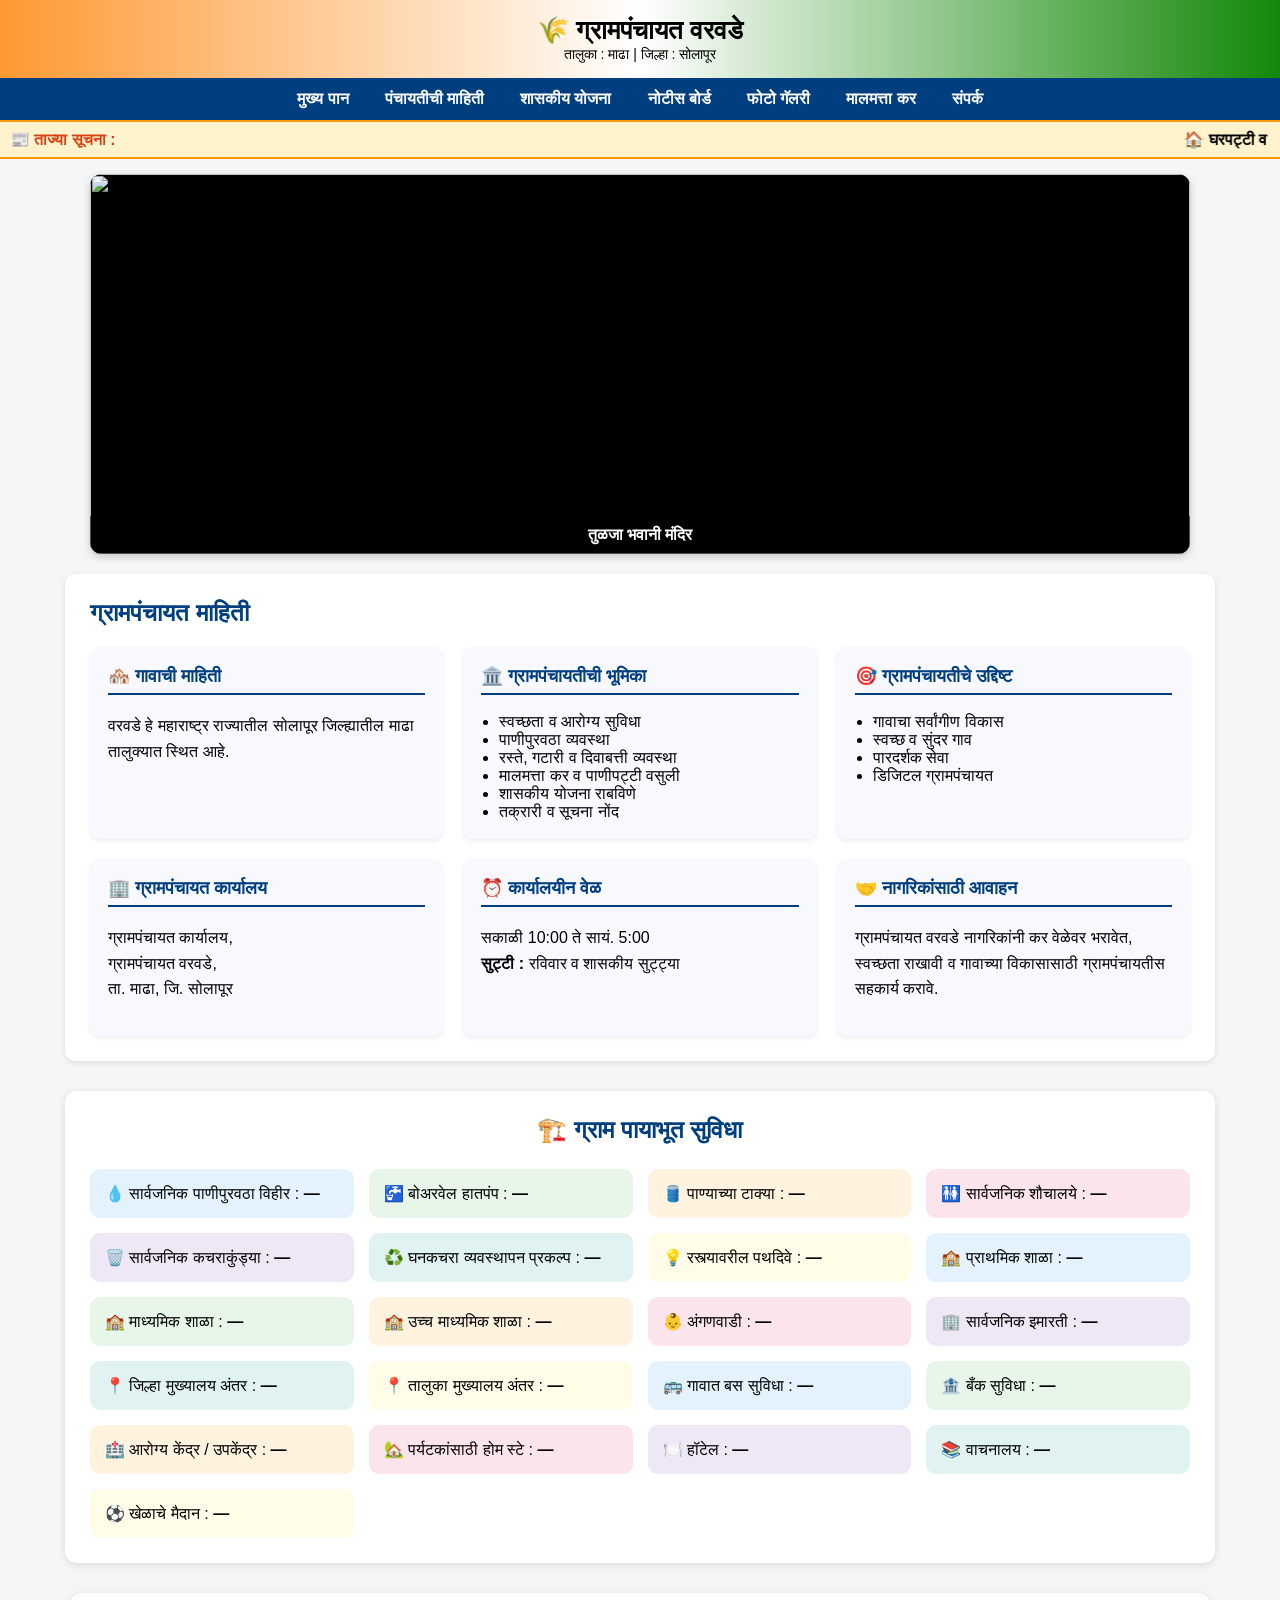
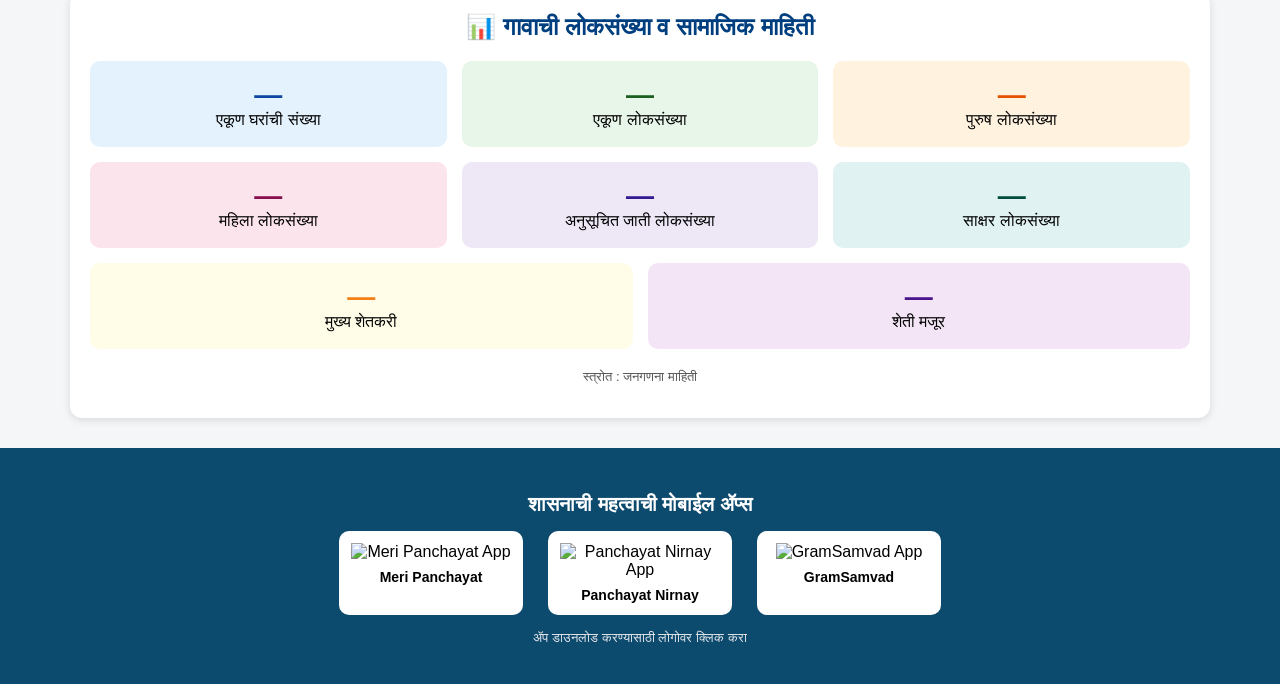
==== index.html @ 823ad24c "ग्रामपंचायत सॉफ्टवेअरमधून अपडेट: index.html" ====
<!DOCTYPE html>
<html lang="mr">
<head>
<meta charset="UTF-8">
<meta name="viewport" content="width=device-width, initial-scale=1.0">
<!-- Header with Logo -->
<div style="
display:flex;
align-items:center;
justify-content:center;
gap:15px;
padding:15px;
background:linear-gradient(to right,#ff9933,#ffffff,#138808);
flex-wrap:wrap;
">
    <!-- Title -->
    <div style="text-align:center;">
        <div style="font-size:26px;font-weight:bold;">
            🌾 ग्रामपंचायत वरवडे
        </div>
        <div style="font-size:14px;">
            तालुका : माढा | जिल्हा : सोलापूर
        </div>
    </div>

</div>
<style>
body{
    margin:0;
    font-family: Arial, sans-serif;
    background:#f4f6f8;
}

/* Header */
.top-header{
    text-align:center;
    padding:20px;
    font-size:26px;
    font-weight:bold;
    color:#000;
    background: linear-gradient(to right,#ff9933,#ffffff,#138808);
}

/* Menu */
.menu{
    display:flex;
    justify-content:center;
    flex-wrap:wrap;
    background:#003f7f;
}
.menu a{
    color:white;
    padding:12px 18px;
    text-decoration:none;
    font-weight:bold;
}
.menu a:hover{
    background:#002a55;
}

/* Scrolling News */
.news-bar{
    display:flex;
    align-items:center;
    background:#fff3cd;
    border-top:2px solid #ff9800;
    border-bottom:2px solid #ff9800;
    padding:8px 10px;
    font-weight:bold;
}
.news-title{
    color:#d84315;
    margin-right:10px;
    white-space:nowrap;
}

/* Content */
.container{
    max-width:1100px;
    margin:20px auto;
    background:white;
    padding:25px;
    border-radius:10px;
    box-shadow:0 2px 6px rgba(0,0,0,0.1);
}

h2{
    color:#003f7f;
    margin-top:0;
}

/* 6 Section Grid */
.section-grid{
    display:grid;
    grid-template-columns: repeat(3, 1fr);
    gap:20px;
    margin-top:20px;
}

.section-box{
    background:#f8f9ff;
    padding:18px;
    border-radius:10px;
    box-shadow:0 2px 5px rgba(0,0,0,0.08);
}

.section-box h3{
    margin-top:0;
    color:#003f7f;
    font-size:18px;
    border-bottom:2px solid #003f7f;
    padding-bottom:6px;
}

.section-box ul{
    padding-left:18px;
    margin:8px 0 0 0;
}

.section-box p{
    line-height:1.6;
}

/* Responsive */
@media(max-width:900px){
    .section-grid{
        grid-template-columns: repeat(2, 1fr);
    }
}
@media(max-width:600px){
    .section-grid{
        grid-template-columns: 1fr;
    }
}
</style>
    <!-- ✅ GOOGLE ANALYTICS इथेच टाका -->
<script async src="https://www.googletagmanager.com/gtag/js?id=G-XXXXXXX"></script>
<script>
  window.dataLayer = window.dataLayer || [];
  function gtag(){dataLayer.push(arguments);}
  gtag('js', new Date());
  gtag('config', 'G-MKCTMSRM8R');
</script>
<!-- ✅ GOOGLE ANALYTICS END -->
</head>

<body>


<!-- Menu -->
<div class="menu">
    <a href="index.html">मुख्य पान</a>
    <a href="panch-info.html">पंचायतीची माहिती</a>
    <a href="documents.html">शासकीय योजना</a>
    <a href="notices.html">नोटीस बोर्ड</a>
    <a href="gallery.html">फोटो गॅलरी</a>
    <a href="tax.html">मालमत्ता कर</a>
    <a href="contact.html">संपर्क</a>
</div>

<!-- Scrolling News -->
<div class="news-bar">
    <span class="news-title">📰 ताज्या सूचना :</span>
    <marquee scrollamount="5" onmouseover="this.stop()" onmouseout="this.start()">
        🏠 घरपट्टी व पाणीपट्टी भरून ग्रामपंचायत ला सहकार्य करावे. &nbsp;|&nbsp; 🧹 स्वच्छता मोहिमेत सहभागी व्हा
    </marquee>
</div>

<!-- 🖼️ Gallery Auto Slideshow -->
<div id="gallerySlider" style="
max-width:1100px;
margin:15px auto;
position:relative;
overflow:hidden;
border-radius:12px;
box-shadow:0 3px 8px rgba(0,0,0,0.2);
background:#000;
">

  <img id="sliderImg" src="" style="
  width:100%;
  height:380px;
  object-fit:cover;
  display:block;
  ">

  <div id="sliderCaption" style="
  position:absolute;
  bottom:0;
  left:0;
  right:0;
  padding:10px;
  background:rgba(0,0,0,0.6);
  color:#fff;
  font-size:16px;
  text-align:center;
  font-weight:bold;
  ">
  तुळजा भवानी मंदिर
  </div>

</div>

<!-- Content -->
<div class="container">

<h2>ग्रामपंचायत माहिती</h2>

<div class="section-grid">

    <div class="section-box">
        <h3>🏘️ गावाची माहिती</h3>
        <p>
            वरवडे हे महाराष्ट्र राज्यातील सोलापूर जिल्ह्यातील माढा तालुक्यात स्थित आहे.
        </p>
    </div>

    <div class="section-box">
        <h3>🏛️ ग्रामपंचायतीची भूमिका</h3>
        <ul>
            <li>स्वच्छता व आरोग्य सुविधा</li>
            <li>पाणीपुरवठा व्यवस्था</li>
            <li>रस्ते, गटारी व दिवाबत्ती व्यवस्था</li>
            <li>मालमत्ता कर व पाणीपट्टी वसुली</li>
            <li>शासकीय योजना राबविणे</li>
            <li>तक्रारी व सूचना नोंद</li>
        </ul>
    </div>

    <div class="section-box">
        <h3>🎯 ग्रामपंचायतीचे उद्दिष्ट</h3>
        <ul>
            <li>गावाचा सर्वांगीण विकास</li>
            <li>स्वच्छ व सुंदर गाव</li>
            <li>पारदर्शक सेवा</li>
            <li>डिजिटल ग्रामपंचायत</li>
        </ul>
    </div>

    <div class="section-box">
        <h3>🏢 ग्रामपंचायत कार्यालय</h3>
        <p>
            ग्रामपंचायत कार्यालय,<br>
            ग्रामपंचायत वरवडे,<br>
            ता. माढा, जि. सोलापूर
        </p>
    </div>

    <div class="section-box">
        <h3>⏰ कार्यालयीन वेळ</h3>
        <p>
            सकाळी 10:00 ते सायं. 5:00<br>
            <b>सुट्टी :</b> रविवार व शासकीय सुट्ट्या
        </p>
    </div>

    <div class="section-box">
        <h3>🤝 नागरिकांसाठी आवाहन</h3>
        <p>
            ग्रामपंचायत वरवडे नागरिकांनी कर वेळेवर भरावेत,
            स्वच्छता राखावी व गावाच्या विकासासाठी
            ग्रामपंचायतीस सहकार्य करावे.
        </p>
    </div>

</div>

</div>

<!-- 🏗️ ग्राम पायाभूत सुविधा -->
<div style="
max-width:1100px;
margin:30px auto;
background:#ffffff;
padding:25px;
border-radius:12px;
box-shadow:0 2px 8px rgba(0,0,0,0.12);
">

<h2 style="
text-align:center;
color:#003f7f;
margin-top:0;
margin-bottom:25px;
">
🏗️ ग्राम पायाभूत सुविधा
</h2>

<div style="
display:grid;
grid-template-columns:repeat(auto-fit,minmax(260px,1fr));
gap:15px;
">

<div style="background:#e3f2fd;padding:15px;border-radius:10px;">💧 सार्वजनिक पाणीपुरवठा विहीर : <b>—</b></div>
<div style="background:#e8f5e9;padding:15px;border-radius:10px;">🚰 बोअरवेल हातपंप : <b>—</b></div>
<div style="background:#fff3e0;padding:15px;border-radius:10px;">🛢️ पाण्याच्या टाक्या : <b>—</b></div>
<div style="background:#fce4ec;padding:15px;border-radius:10px;">🚻 सार्वजनिक शौचालये : <b>—</b></div>
<div style="background:#ede7f6;padding:15px;border-radius:10px;">🗑️ सार्वजनिक कचराकुंड्या : <b>—</b></div>
<div style="background:#e0f2f1;padding:15px;border-radius:10px;">♻️ घनकचरा व्यवस्थापन प्रकल्प : <b>—</b></div>
<div style="background:#fffde7;padding:15px;border-radius:10px;">💡 रस्त्यावरील पथदिवे : <b>—</b></div>

<div style="background:#e3f2fd;padding:15px;border-radius:10px;">🏫 प्राथमिक शाळा : <b>—</b></div>
<div style="background:#e8f5e9;padding:15px;border-radius:10px;">🏫 माध्यमिक शाळा : <b>—</b></div>
<div style="background:#fff3e0;padding:15px;border-radius:10px;">🏫 उच्च माध्यमिक शाळा : <b>—</b></div>
<div style="background:#fce4ec;padding:15px;border-radius:10px;">👶 अंगणवाडी : <b>—</b></div>
<div style="background:#ede7f6;padding:15px;border-radius:10px;">🏢 सार्वजनिक इमारती : <b>—</b></div>

<div style="background:#e0f2f1;padding:15px;border-radius:10px;">📍 जिल्हा मुख्यालय अंतर : <b>—</b></div>
<div style="background:#fffde7;padding:15px;border-radius:10px;">📍 तालुका मुख्यालय अंतर : <b>—</b></div>

<div style="background:#e3f2fd;padding:15px;border-radius:10px;">🚌 गावात बस सुविधा : <b>—</b></div>
<div style="background:#e8f5e9;padding:15px;border-radius:10px;">🏦 बँक सुविधा : <b>—</b></div>
<div style="background:#fff3e0;padding:15px;border-radius:10px;">🏥 आरोग्य केंद्र / उपकेंद्र : <b>—</b></div>

<div style="background:#fce4ec;padding:15px;border-radius:10px;">🏡 पर्यटकांसाठी होम स्टे : <b>—</b></div>
<div style="background:#ede7f6;padding:15px;border-radius:10px;">🍽️ हॉटेल : <b>—</b></div>

<div style="background:#e0f2f1;padding:15px;border-radius:10px;">📚 वाचनालय : <b>—</b></div>
<div style="background:#fffde7;padding:15px;border-radius:10px;">⚽ खेळाचे मैदान : <b>—</b></div>

</div>
</div>

<!-- Population Dashboard -->
<div style="
max-width:1100px;
margin:30px auto;
background:#ffffff;
padding:20px;
border-radius:12px;
box-shadow:0 2px 8px rgba(0,0,0,0.12);
">

<h2 style="
text-align:center;
color:#003f7f;
margin-top:0;
margin-bottom:20px;
">
📊 गावाची लोकसंख्या व सामाजिक माहिती
</h2>

<!-- Cards Row -->
<div style="
display:flex;
flex-wrap:wrap;
gap:15px;
justify-content:space-between;
">

<!-- Card 1 -->
<div style="flex:1 1 22%;min-width:200px;background:#e3f2fd;padding:18px;border-radius:10px;text-align:center;">
    <div style="font-size:28px;font-weight:bold;color:#0d47a1;">—</div>
    <div>एकूण घरांची संख्या</div>
</div>

<!-- Card 2 -->
<div style="flex:1 1 22%;min-width:200px;background:#e8f5e9;padding:18px;border-radius:10px;text-align:center;">
    <div style="font-size:28px;font-weight:bold;color:#1b5e20;">—</div>
    <div>एकूण लोकसंख्या</div>
</div>

<!-- Card 3 -->
<div style="flex:1 1 22%;min-width:200px;background:#fff3e0;padding:18px;border-radius:10px;text-align:center;">
    <div style="font-size:28px;font-weight:bold;color:#e65100;">—</div>
    <div>पुरुष लोकसंख्या</div>
</div>

<!-- Card 4 -->
<div style="flex:1 1 22%;min-width:200px;background:#fce4ec;padding:18px;border-radius:10px;text-align:center;">
    <div style="font-size:28px;font-weight:bold;color:#880e4f;">—</div>
    <div>महिला लोकसंख्या</div>
</div>

<!-- Card 5 -->
<div style="flex:1 1 22%;min-width:200px;background:#ede7f6;padding:18px;border-radius:10px;text-align:center;">
    <div style="font-size:28px;font-weight:bold;color:#311b92;">—</div>
    <div>अनुसूचित जाती लोकसंख्या</div>
</div>

<!-- Card 6 -->
<div style="flex:1 1 22%;min-width:200px;background:#e0f2f1;padding:18px;border-radius:10px;text-align:center;">
    <div style="font-size:28px;font-weight:bold;color:#004d40;">—</div>
    <div>साक्षर लोकसंख्या</div>
</div>

<!-- Card 7 -->
<div style="flex:1 1 22%;min-width:200px;background:#fffde7;padding:18px;border-radius:10px;text-align:center;">
    <div style="font-size:28px;font-weight:bold;color:#f57f17;">—</div>
    <div>मुख्य शेतकरी</div>
</div>

<!-- Card 8 -->
<div style="flex:1 1 22%;min-width:200px;background:#f3e5f5;padding:18px;border-radius:10px;text-align:center;">
    <div style="font-size:28px;font-weight:bold;color:#4a148c;">—</div>
    <div>शेती मजूर</div>
</div>

</div>

<p style="
text-align:center;
margin-top:20px;
font-size:13px;
color:#555;
">
स्त्रोत : जनगणना माहिती
</p>

</div>
<footer style="background:#0c4a6e; padding:25px 10px; color:#fff;">
  <div style="max-width:1100px; margin:auto; text-align:center;">

    <h3 style="margin-bottom:15px; font-size:20px;">
     शासनाची महत्वाची मोबाईल ॲप्स
    </h3>

    <div style="display:flex; justify-content:center; gap:25px; flex-wrap:wrap;">

      <!-- Meri Panchayat -->
      <a href="https://play.google.com/store/apps/details?id=com.meri_panchayat"
         target="_blank"
         style="background:#fff; color:#000; text-decoration:none;
                border-radius:10px; padding:12px; width:160px;
                display:block; transition:0.3s;">
        <img src="images/logos/meri-panchayat.png"
             alt="Meri Panchayat App"
             style="width:80px; height:auto; margin-bottom:8px;">
        <span style="display:block; font-weight:bold; font-size:14px;">
          Meri Panchayat
        </span>
      </a>

      <!-- Panchayat Nirnay -->
      <a href="https://play.google.com/store/apps/details?id=com.gsnirnay.app"
         target="_blank"
         style="background:#fff; color:#000; text-decoration:none;
                border-radius:10px; padding:12px; width:160px;
                display:block;">
        <img src="images/logos/panchayat-nirnay.png"
             alt="Panchayat Nirnay App"
             style="width:80px; height:auto; margin-bottom:8px;">
        <span style="display:block; font-weight:bold; font-size:14px;">
          Panchayat Nirnay
        </span>
      </a>

      <!-- GramSamvad -->
      <a href="https://play.google.com/store/apps/details?id=com.nic.gramsamvaad"
         target="_blank"
         style="background:#fff; color:#000; text-decoration:none;
                border-radius:10px; padding:12px; width:160px;
                display:block;">
        <img src="images/logos/gramsamvad.png"
             alt="GramSamvad App"
             style="width:80px; height:auto; margin-bottom:8px;">
        <span style="display:block; font-weight:bold; font-size:14px;">
          GramSamvad
        </span>
      </a>

    </div>

    <p style="margin-top:15px; font-size:13px; color:#e5e7eb;">
      ॲप डाउनलोड करण्यासाठी लोगोवर क्लिक करा
    </p>

  </div>
</footer>
<script>
let galleryPhotos = [];

let slideNo = 0;

function startGallerySlider(){
    let img = document.getElementById("sliderImg");
    let cap = document.getElementById("sliderCaption");
    if(!galleryPhotos.length)return; // अजून एकही फोटो अपलोड केलेला नसेल तर स्लायडर काहीच करत नाही

    slideNo++;
    if(slideNo >= galleryPhotos.length){ slideNo = 0; }

    img.src = galleryPhotos[slideNo].img;
    cap.innerHTML = galleryPhotos[slideNo].cap;
}

setInterval(startGallerySlider, 3000); // 3 सेकंदांनी slide बदलेल
if(galleryPhotos.length)startGallerySlider(); // पान उघडताच लगेच पहिला फोटो दाखवतो (रिकाम्या स्लॉटची वाट न पाहता)
</script>

</body>
</html>
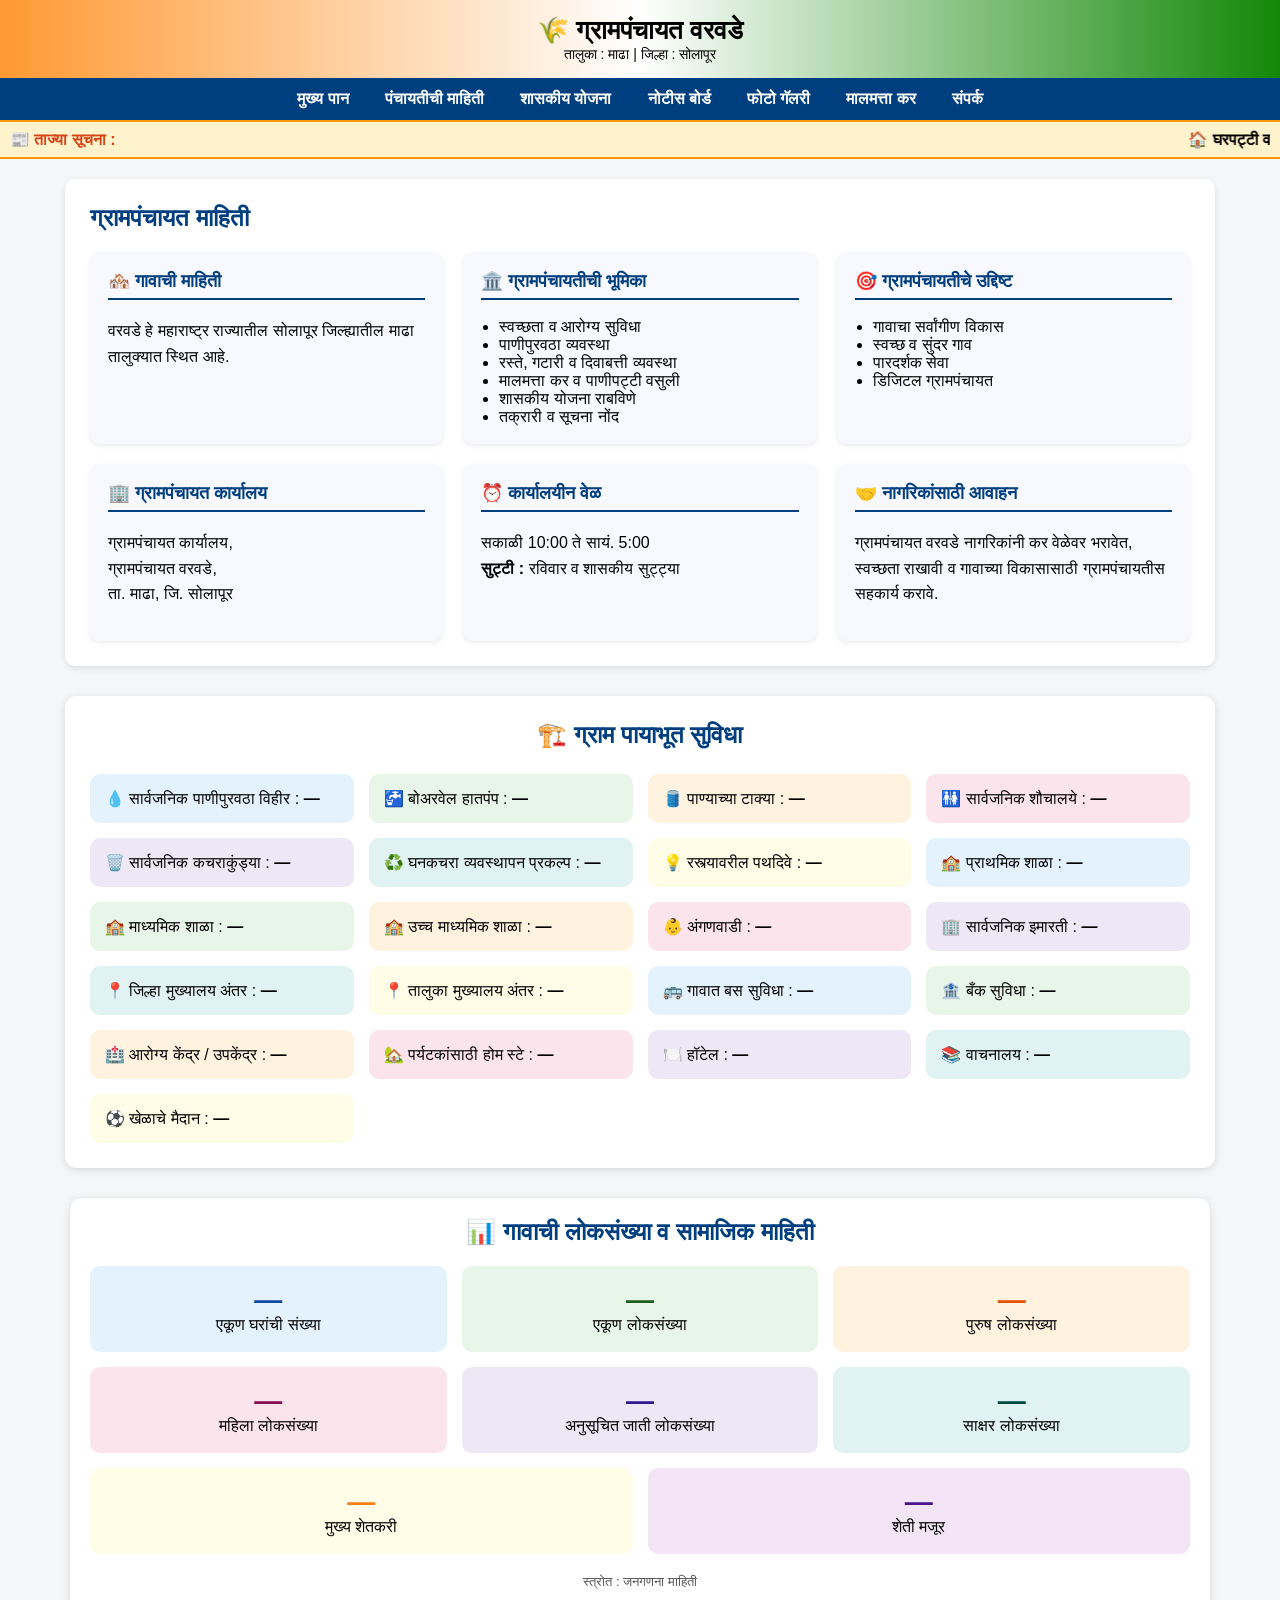
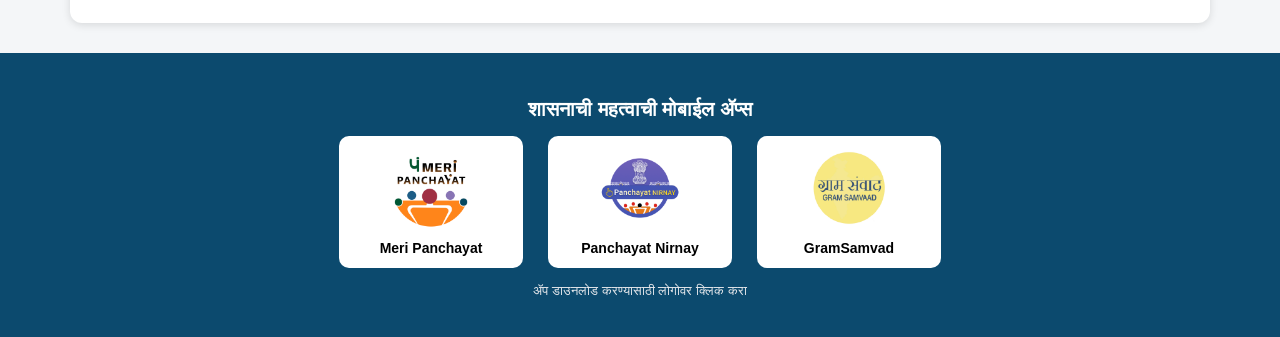
==== commit d49cac86: "ग्रामपंचायत सॉफ्टवेअरमधून अपडेट: index.html" ====
--- a/index.html
+++ b/index.html
@@ -166,7 +166,7 @@
     </marquee>
 </div>
 
-<!-- 🖼️ Gallery Auto Slideshow -->
+<!-- 🖼️ Gallery Auto Slideshow — फोटो अपलोड केला नसेल तर हा संपूर्ण विभागच लपवला जातो (JS मध्ये) -->
 <div id="gallerySlider" style="
 max-width:1100px;
 margin:15px auto;
@@ -175,6 +175,7 @@
 border-radius:12px;
 box-shadow:0 3px 8px rgba(0,0,0,0.2);
 background:#000;
+display:none;
 ">
 
   <img id="sliderImg" src="" style="
@@ -196,7 +197,6 @@
   text-align:center;
   font-weight:bold;
   ">
-  तुळजा भवानी मंदिर
   </div>
 
 </div>
@@ -474,15 +474,17 @@
 let slideNo = 0;
 
 function startGallerySlider(){
+    let box = document.getElementById("gallerySlider");
     let img = document.getElementById("sliderImg");
     let cap = document.getElementById("sliderCaption");
-    if(!galleryPhotos.length)return; // अजून एकही फोटो अपलोड केलेला नसेल तर स्लायडर काहीच करत नाही
-
+    if(!galleryPhotos.length)return; // अजून एकही फोटो अपलोड केलेला नसेल तर स्लायडर काहीच करत नाही (लपलेलाच राहतो)
+
+    box.style.display = "block";
     slideNo++;
     if(slideNo >= galleryPhotos.length){ slideNo = 0; }
 
     img.src = galleryPhotos[slideNo].img;
-    cap.innerHTML = galleryPhotos[slideNo].cap;
+    cap.innerHTML = galleryPhotos[slideNo].cap || "";
 }
 
 setInterval(startGallerySlider, 3000); // 3 सेकंदांनी slide बदलेल
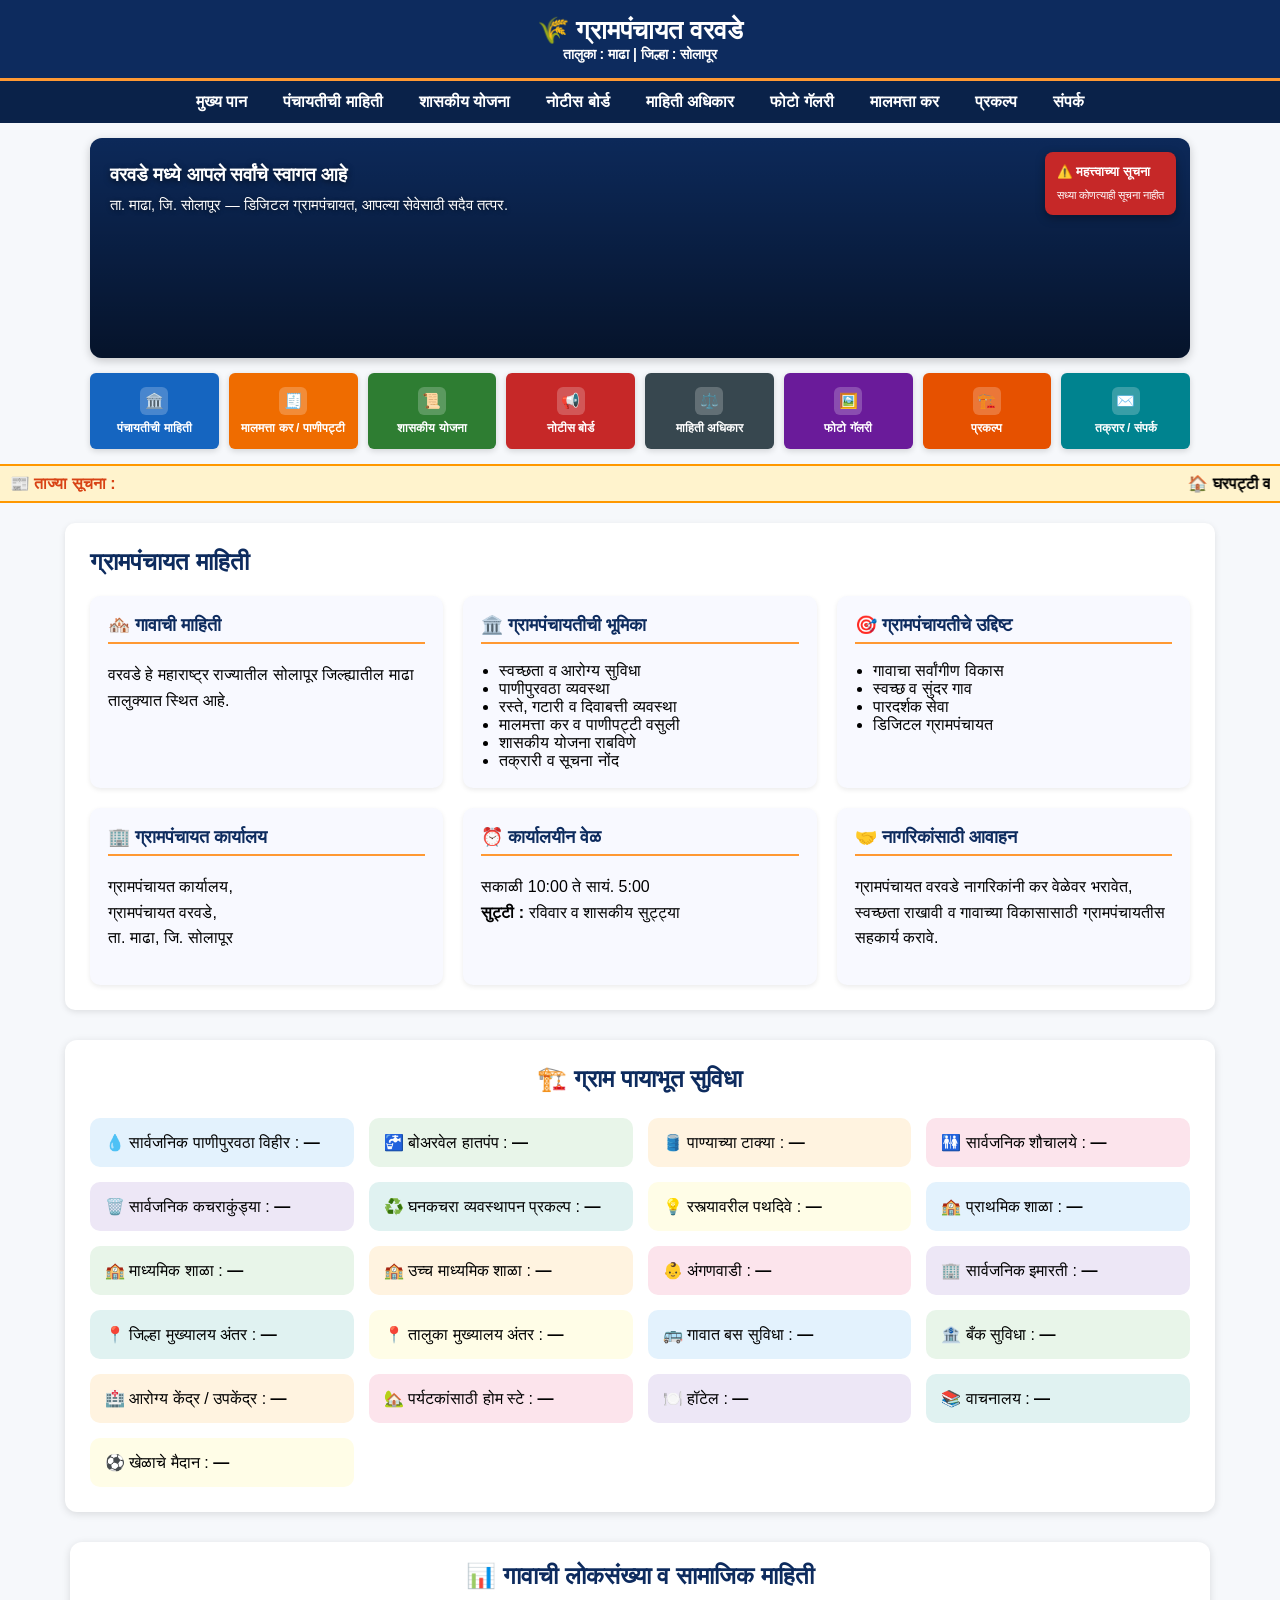
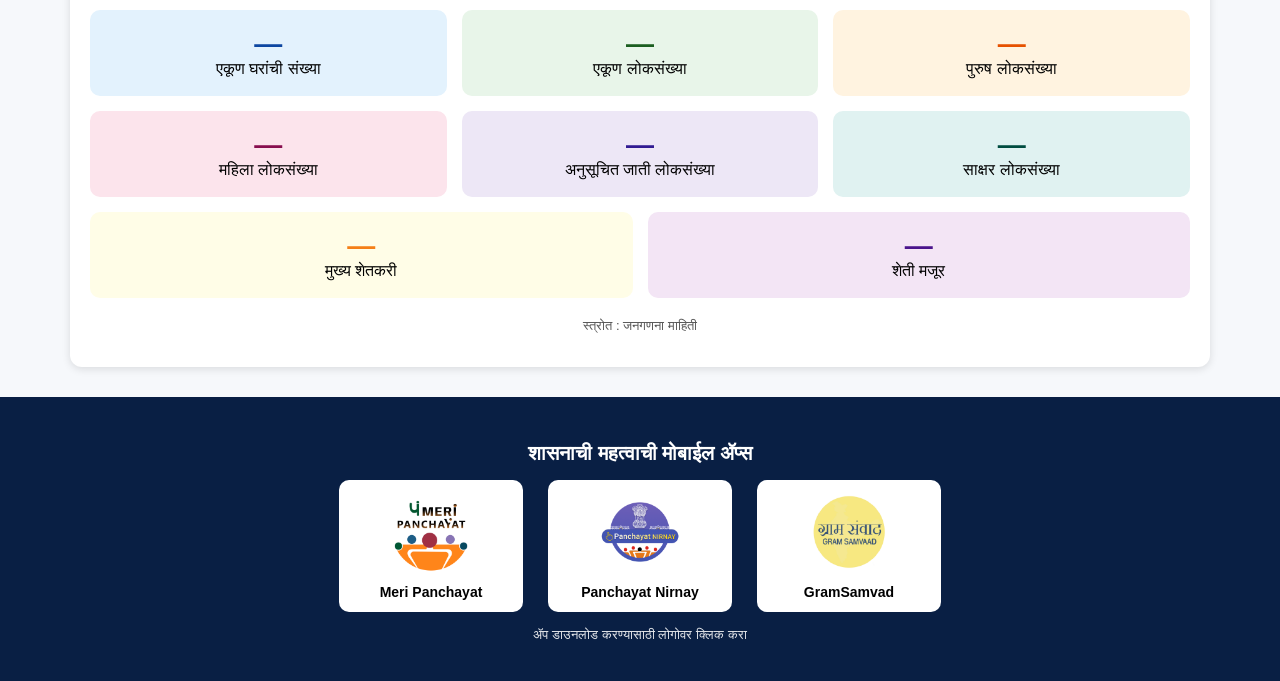
==== commit 215118a6: "ग्रामपंचायत सॉफ्टवेअरमधून अपडेट: index.html" ====
--- a/index.html
+++ b/index.html
@@ -4,7 +4,7 @@
 <meta charset="UTF-8">
 <meta name="viewport" content="width=device-width, initial-scale=1.0">
 <!-- Header with Logo -->
-<div style="
+<div class="top-header wb-block-header" style="
 display:flex;
 align-items:center;
 justify-content:center;
@@ -13,6 +13,7 @@
 background:linear-gradient(to right,#ff9933,#ffffff,#138808);
 flex-wrap:wrap;
 ">
+    
     <!-- Title -->
     <div style="text-align:center;">
         <div style="font-size:26px;font-weight:bold;">
@@ -142,7 +143,7 @@
   gtag('config', 'G-MKCTMSRM8R');
 </script>
 <!-- ✅ GOOGLE ANALYTICS END -->
-</head>
+<style id="gp-theme-override">body{background:#f6f8fb!important}.top-header,.header{background:#0D2B5E!important;color:#ffffff!important;border-bottom:3px solid #ff9933!important}.menu{background:#0a2249!important}.menu a:hover{background:#081937!important}.container,.section-box,.card,.box{border-radius:10px!important}.section-box h3{color:#0D2B5E!important;border-bottom-color:#ff9933!important}h2{color:#0D2B5E!important}table th{background:#0D2B5E!important;color:#ffffff!important}.btn,.btn-sf{background:#ff9933!important;border-color:#ff9933!important;color:#111111!important}footer,.footer{background:#091f44!important;color:#ffffff!important}a{color:#0D2B5E}.service-card,.card,.notice-card,.pdf-item,.box{border-radius:6px!important;box-shadow:0 2px 6px rgba(0,0,0,.15)!important;transition:transform .15s ease,box-shadow .15s ease!important}.service-card h3,.card h3,.notice-card h3,.box h2{font-weight:800!important}.service-grid,.card-grid{grid-template-columns:repeat(auto-fit,minmax(240px,1fr))!important}.gallery{grid-template-columns:repeat(5,1fr)!important}.photo-box{border-radius:6px!important}.photo-box:hover{transform:scale(1.045)}.apply,.offline,.filter-box select,button,input,textarea{border-radius:6px!important}.service-card,.card,.notice-card,.pdf-item,.box{border:none!important;border-left:6px solid #ff9933!important}</style></head>
 
 <body>
 
@@ -153,10 +154,16 @@
     <a href="panch-info.html">पंचायतीची माहिती</a>
     <a href="documents.html">शासकीय योजना</a>
     <a href="notices.html">नोटीस बोर्ड</a>
+    <a href="rti.html">माहिती अधिकार</a>
     <a href="gallery.html">फोटो गॅलरी</a>
     <a href="tax.html">मालमत्ता कर</a>
+    <a href="projects.html">प्रकल्प</a>
     <a href="contact.html">संपर्क</a>
 </div>
+
+<!-- 🏠 मुख्य पान शैली — निवडलेल्या थीमनुसार (१-२०) संपूर्ण वेगळी रचना इथे सॉफ्टवेअर आपोआप तयार करतं.
+     सर्व आकडे/मजकूर/फोटो/सूचना/गॅलरी हे सॉफ्टवेअरमधल्या खऱ्या (live) डेटावरूनच येतात. -->
+<div style="position:relative;max-width:1100px;margin:15px auto;border-radius:12px;overflow:hidden;min-height:220px;background-image:url('');background-size:cover;background-position:center;background-color:#0D2B5E;box-shadow:0 3px 10px rgba(0,0,0,.2)"><div style="position:absolute;inset:0;background:linear-gradient(180deg,rgba(0,0,0,.05),rgba(0,0,0,.55))"></div><div style="position:relative;padding:26px 20px 20px;color:#fff;text-align:left"><div style="font-size:19px;font-weight:800;text-shadow:0 2px 6px rgba(0,0,0,.55);max-width:520px">वरवडे मध्ये आपले सर्वांचे स्वागत आहे</div><div style="font-size:14.5px;margin-top:8px;text-shadow:0 1px 4px rgba(0,0,0,.55);line-height:1.6;max-width:520px">ता. माढा, जि. सोलापूर — डिजिटल ग्रामपंचायत, आपल्या सेवेसाठी सदैव तत्पर.</div><div style="position:absolute;top:14px;right:14px;max-width:250px;background:#c62828;color:#fff;border-radius:8px;padding:10px 12px;box-shadow:0 3px 10px rgba(0,0,0,.35)"><b style="font-size:12.5px">⚠️ महत्त्वाच्या सूचना</b><div style="margin-top:6px;font-size:11px;line-height:1.7">सध्या कोणत्याही सूचना नाहीत</div></div></div></div><div style="display:grid;grid-template-columns:repeat(auto-fit,minmax(105px,1fr));gap:10px;max-width:1100px;margin:0 auto 15px;padding:0 15px"><a href="panch-info.html" style="background:#1565c0;display:flex;flex-direction:column;align-items:center;justify-content:center;gap:6px;color:#fff;text-decoration:none;font-weight:700;font-size:12px;text-align:center;padding:14px 6px;border-radius:6px;box-shadow:0 2px 6px rgba(0,0,0,.15)"><span style="width:28px;height:28px;border-radius:6px;background:rgba(255,255,255,.22);display:flex;align-items:center;justify-content:center;font-size:15px">🏛️</span>पंचायतीची माहिती</a><a href="tax.html" style="background:#ef6c00;display:flex;flex-direction:column;align-items:center;justify-content:center;gap:6px;color:#fff;text-decoration:none;font-weight:700;font-size:12px;text-align:center;padding:14px 6px;border-radius:6px;box-shadow:0 2px 6px rgba(0,0,0,.15)"><span style="width:28px;height:28px;border-radius:6px;background:rgba(255,255,255,.22);display:flex;align-items:center;justify-content:center;font-size:15px">🧾</span>मालमत्ता कर / पाणीपट्टी</a><a href="documents.html" style="background:#2e7d32;display:flex;flex-direction:column;align-items:center;justify-content:center;gap:6px;color:#fff;text-decoration:none;font-weight:700;font-size:12px;text-align:center;padding:14px 6px;border-radius:6px;box-shadow:0 2px 6px rgba(0,0,0,.15)"><span style="width:28px;height:28px;border-radius:6px;background:rgba(255,255,255,.22);display:flex;align-items:center;justify-content:center;font-size:15px">📜</span>शासकीय योजना</a><a href="notices.html" style="background:#c62828;display:flex;flex-direction:column;align-items:center;justify-content:center;gap:6px;color:#fff;text-decoration:none;font-weight:700;font-size:12px;text-align:center;padding:14px 6px;border-radius:6px;box-shadow:0 2px 6px rgba(0,0,0,.15)"><span style="width:28px;height:28px;border-radius:6px;background:rgba(255,255,255,.22);display:flex;align-items:center;justify-content:center;font-size:15px">📢</span>नोटीस बोर्ड</a><a href="rti.html" style="background:#37474f;display:flex;flex-direction:column;align-items:center;justify-content:center;gap:6px;color:#fff;text-decoration:none;font-weight:700;font-size:12px;text-align:center;padding:14px 6px;border-radius:6px;box-shadow:0 2px 6px rgba(0,0,0,.15)"><span style="width:28px;height:28px;border-radius:6px;background:rgba(255,255,255,.22);display:flex;align-items:center;justify-content:center;font-size:15px">⚖️</span>माहिती अधिकार</a><a href="gallery.html" style="background:#6a1b9a;display:flex;flex-direction:column;align-items:center;justify-content:center;gap:6px;color:#fff;text-decoration:none;font-weight:700;font-size:12px;text-align:center;padding:14px 6px;border-radius:6px;box-shadow:0 2px 6px rgba(0,0,0,.15)"><span style="width:28px;height:28px;border-radius:6px;background:rgba(255,255,255,.22);display:flex;align-items:center;justify-content:center;font-size:15px">🖼️</span>फोटो गॅलरी</a><a href="projects.html" style="background:#e65100;display:flex;flex-direction:column;align-items:center;justify-content:center;gap:6px;color:#fff;text-decoration:none;font-weight:700;font-size:12px;text-align:center;padding:14px 6px;border-radius:6px;box-shadow:0 2px 6px rgba(0,0,0,.15)"><span style="width:28px;height:28px;border-radius:6px;background:rgba(255,255,255,.22);display:flex;align-items:center;justify-content:center;font-size:15px">🏗️</span>प्रकल्प</a><a href="contact.html" style="background:#00838f;display:flex;flex-direction:column;align-items:center;justify-content:center;gap:6px;color:#fff;text-decoration:none;font-weight:700;font-size:12px;text-align:center;padding:14px 6px;border-radius:6px;box-shadow:0 2px 6px rgba(0,0,0,.15)"><span style="width:28px;height:28px;border-radius:6px;background:rgba(255,255,255,.22);display:flex;align-items:center;justify-content:center;font-size:15px">✉️</span>तक्रार / संपर्क</a></div>
 
 <!-- Scrolling News -->
 <div class="news-bar">
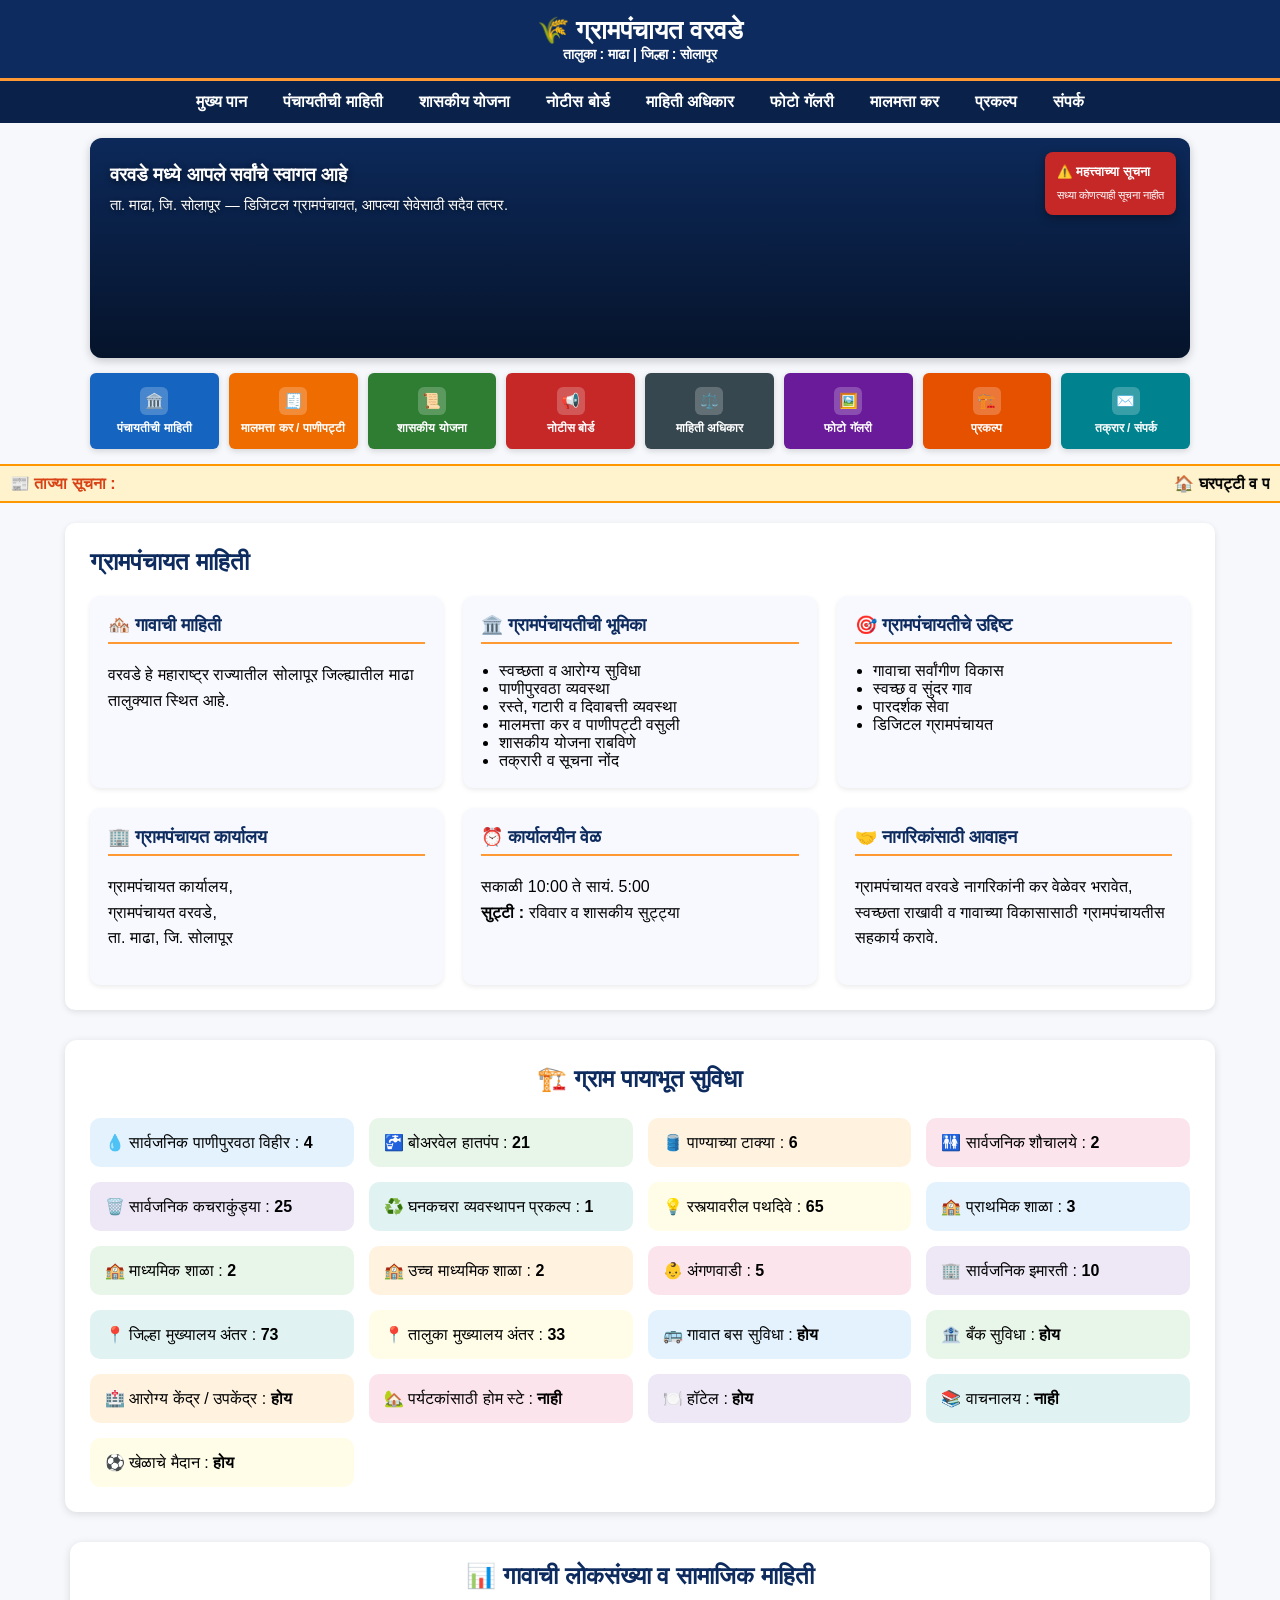
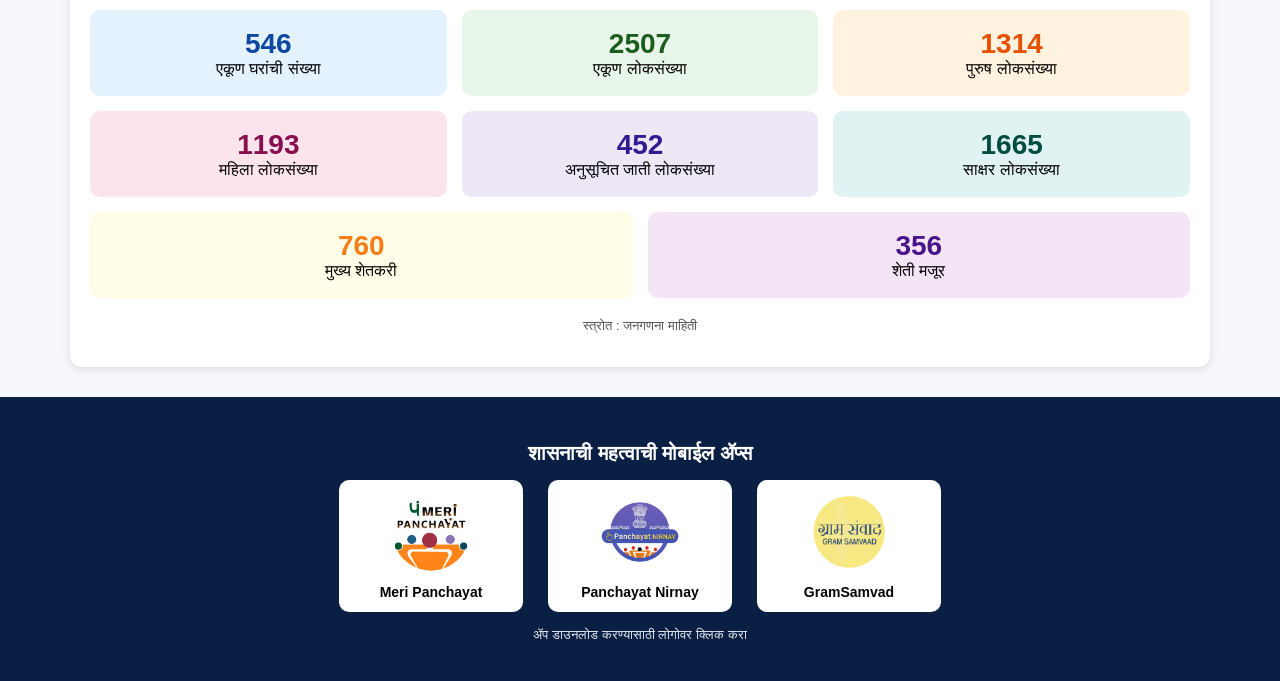
==== commit 55141424: "ग्रामपंचायत सॉफ्टवेअरमधून अपडेट: index.html" ====
--- a/index.html
+++ b/index.html
@@ -299,32 +299,32 @@
 gap:15px;
 ">
 
-<div style="background:#e3f2fd;padding:15px;border-radius:10px;">💧 सार्वजनिक पाणीपुरवठा विहीर : <b>—</b></div>
-<div style="background:#e8f5e9;padding:15px;border-radius:10px;">🚰 बोअरवेल हातपंप : <b>—</b></div>
-<div style="background:#fff3e0;padding:15px;border-radius:10px;">🛢️ पाण्याच्या टाक्या : <b>—</b></div>
-<div style="background:#fce4ec;padding:15px;border-radius:10px;">🚻 सार्वजनिक शौचालये : <b>—</b></div>
-<div style="background:#ede7f6;padding:15px;border-radius:10px;">🗑️ सार्वजनिक कचराकुंड्या : <b>—</b></div>
-<div style="background:#e0f2f1;padding:15px;border-radius:10px;">♻️ घनकचरा व्यवस्थापन प्रकल्प : <b>—</b></div>
-<div style="background:#fffde7;padding:15px;border-radius:10px;">💡 रस्त्यावरील पथदिवे : <b>—</b></div>
-
-<div style="background:#e3f2fd;padding:15px;border-radius:10px;">🏫 प्राथमिक शाळा : <b>—</b></div>
-<div style="background:#e8f5e9;padding:15px;border-radius:10px;">🏫 माध्यमिक शाळा : <b>—</b></div>
-<div style="background:#fff3e0;padding:15px;border-radius:10px;">🏫 उच्च माध्यमिक शाळा : <b>—</b></div>
-<div style="background:#fce4ec;padding:15px;border-radius:10px;">👶 अंगणवाडी : <b>—</b></div>
-<div style="background:#ede7f6;padding:15px;border-radius:10px;">🏢 सार्वजनिक इमारती : <b>—</b></div>
-
-<div style="background:#e0f2f1;padding:15px;border-radius:10px;">📍 जिल्हा मुख्यालय अंतर : <b>—</b></div>
-<div style="background:#fffde7;padding:15px;border-radius:10px;">📍 तालुका मुख्यालय अंतर : <b>—</b></div>
-
-<div style="background:#e3f2fd;padding:15px;border-radius:10px;">🚌 गावात बस सुविधा : <b>—</b></div>
-<div style="background:#e8f5e9;padding:15px;border-radius:10px;">🏦 बँक सुविधा : <b>—</b></div>
-<div style="background:#fff3e0;padding:15px;border-radius:10px;">🏥 आरोग्य केंद्र / उपकेंद्र : <b>—</b></div>
-
-<div style="background:#fce4ec;padding:15px;border-radius:10px;">🏡 पर्यटकांसाठी होम स्टे : <b>—</b></div>
-<div style="background:#ede7f6;padding:15px;border-radius:10px;">🍽️ हॉटेल : <b>—</b></div>
-
-<div style="background:#e0f2f1;padding:15px;border-radius:10px;">📚 वाचनालय : <b>—</b></div>
-<div style="background:#fffde7;padding:15px;border-radius:10px;">⚽ खेळाचे मैदान : <b>—</b></div>
+<div style="background:#e3f2fd;padding:15px;border-radius:10px;">💧 सार्वजनिक पाणीपुरवठा विहीर : <b>4</b></div>
+<div style="background:#e8f5e9;padding:15px;border-radius:10px;">🚰 बोअरवेल हातपंप : <b>21</b></div>
+<div style="background:#fff3e0;padding:15px;border-radius:10px;">🛢️ पाण्याच्या टाक्या : <b>6</b></div>
+<div style="background:#fce4ec;padding:15px;border-radius:10px;">🚻 सार्वजनिक शौचालये : <b>2</b></div>
+<div style="background:#ede7f6;padding:15px;border-radius:10px;">🗑️ सार्वजनिक कचराकुंड्या : <b>25</b></div>
+<div style="background:#e0f2f1;padding:15px;border-radius:10px;">♻️ घनकचरा व्यवस्थापन प्रकल्प : <b>1</b></div>
+<div style="background:#fffde7;padding:15px;border-radius:10px;">💡 रस्त्यावरील पथदिवे : <b>65</b></div>
+
+<div style="background:#e3f2fd;padding:15px;border-radius:10px;">🏫 प्राथमिक शाळा : <b>3</b></div>
+<div style="background:#e8f5e9;padding:15px;border-radius:10px;">🏫 माध्यमिक शाळा : <b>2</b></div>
+<div style="background:#fff3e0;padding:15px;border-radius:10px;">🏫 उच्च माध्यमिक शाळा : <b>2</b></div>
+<div style="background:#fce4ec;padding:15px;border-radius:10px;">👶 अंगणवाडी : <b>5</b></div>
+<div style="background:#ede7f6;padding:15px;border-radius:10px;">🏢 सार्वजनिक इमारती : <b>10</b></div>
+
+<div style="background:#e0f2f1;padding:15px;border-radius:10px;">📍 जिल्हा मुख्यालय अंतर : <b>73</b></div>
+<div style="background:#fffde7;padding:15px;border-radius:10px;">📍 तालुका मुख्यालय अंतर : <b>33</b></div>
+
+<div style="background:#e3f2fd;padding:15px;border-radius:10px;">🚌 गावात बस सुविधा : <b>होय</b></div>
+<div style="background:#e8f5e9;padding:15px;border-radius:10px;">🏦 बँक सुविधा : <b>होय</b></div>
+<div style="background:#fff3e0;padding:15px;border-radius:10px;">🏥 आरोग्य केंद्र / उपकेंद्र : <b>होय</b></div>
+
+<div style="background:#fce4ec;padding:15px;border-radius:10px;">🏡 पर्यटकांसाठी होम स्टे : <b>नाही</b></div>
+<div style="background:#ede7f6;padding:15px;border-radius:10px;">🍽️ हॉटेल : <b>होय</b></div>
+
+<div style="background:#e0f2f1;padding:15px;border-radius:10px;">📚 वाचनालय : <b>नाही</b></div>
+<div style="background:#fffde7;padding:15px;border-radius:10px;">⚽ खेळाचे मैदान : <b>होय</b></div>
 
 </div>
 </div>
@@ -358,49 +358,49 @@
 
 <!-- Card 1 -->
 <div style="flex:1 1 22%;min-width:200px;background:#e3f2fd;padding:18px;border-radius:10px;text-align:center;">
-    <div style="font-size:28px;font-weight:bold;color:#0d47a1;">—</div>
+    <div style="font-size:28px;font-weight:bold;color:#0d47a1;">546</div>
     <div>एकूण घरांची संख्या</div>
 </div>
 
 <!-- Card 2 -->
 <div style="flex:1 1 22%;min-width:200px;background:#e8f5e9;padding:18px;border-radius:10px;text-align:center;">
-    <div style="font-size:28px;font-weight:bold;color:#1b5e20;">—</div>
+    <div style="font-size:28px;font-weight:bold;color:#1b5e20;">2507</div>
     <div>एकूण लोकसंख्या</div>
 </div>
 
 <!-- Card 3 -->
 <div style="flex:1 1 22%;min-width:200px;background:#fff3e0;padding:18px;border-radius:10px;text-align:center;">
-    <div style="font-size:28px;font-weight:bold;color:#e65100;">—</div>
+    <div style="font-size:28px;font-weight:bold;color:#e65100;">1314</div>
     <div>पुरुष लोकसंख्या</div>
 </div>
 
 <!-- Card 4 -->
 <div style="flex:1 1 22%;min-width:200px;background:#fce4ec;padding:18px;border-radius:10px;text-align:center;">
-    <div style="font-size:28px;font-weight:bold;color:#880e4f;">—</div>
+    <div style="font-size:28px;font-weight:bold;color:#880e4f;">1193</div>
     <div>महिला लोकसंख्या</div>
 </div>
 
 <!-- Card 5 -->
 <div style="flex:1 1 22%;min-width:200px;background:#ede7f6;padding:18px;border-radius:10px;text-align:center;">
-    <div style="font-size:28px;font-weight:bold;color:#311b92;">—</div>
+    <div style="font-size:28px;font-weight:bold;color:#311b92;">452</div>
     <div>अनुसूचित जाती लोकसंख्या</div>
 </div>
 
 <!-- Card 6 -->
 <div style="flex:1 1 22%;min-width:200px;background:#e0f2f1;padding:18px;border-radius:10px;text-align:center;">
-    <div style="font-size:28px;font-weight:bold;color:#004d40;">—</div>
+    <div style="font-size:28px;font-weight:bold;color:#004d40;">1665</div>
     <div>साक्षर लोकसंख्या</div>
 </div>
 
 <!-- Card 7 -->
 <div style="flex:1 1 22%;min-width:200px;background:#fffde7;padding:18px;border-radius:10px;text-align:center;">
-    <div style="font-size:28px;font-weight:bold;color:#f57f17;">—</div>
+    <div style="font-size:28px;font-weight:bold;color:#f57f17;">760</div>
     <div>मुख्य शेतकरी</div>
 </div>
 
 <!-- Card 8 -->
 <div style="flex:1 1 22%;min-width:200px;background:#f3e5f5;padding:18px;border-radius:10px;text-align:center;">
-    <div style="font-size:28px;font-weight:bold;color:#4a148c;">—</div>
+    <div style="font-size:28px;font-weight:bold;color:#4a148c;">356</div>
     <div>शेती मजूर</div>
 </div>
 
